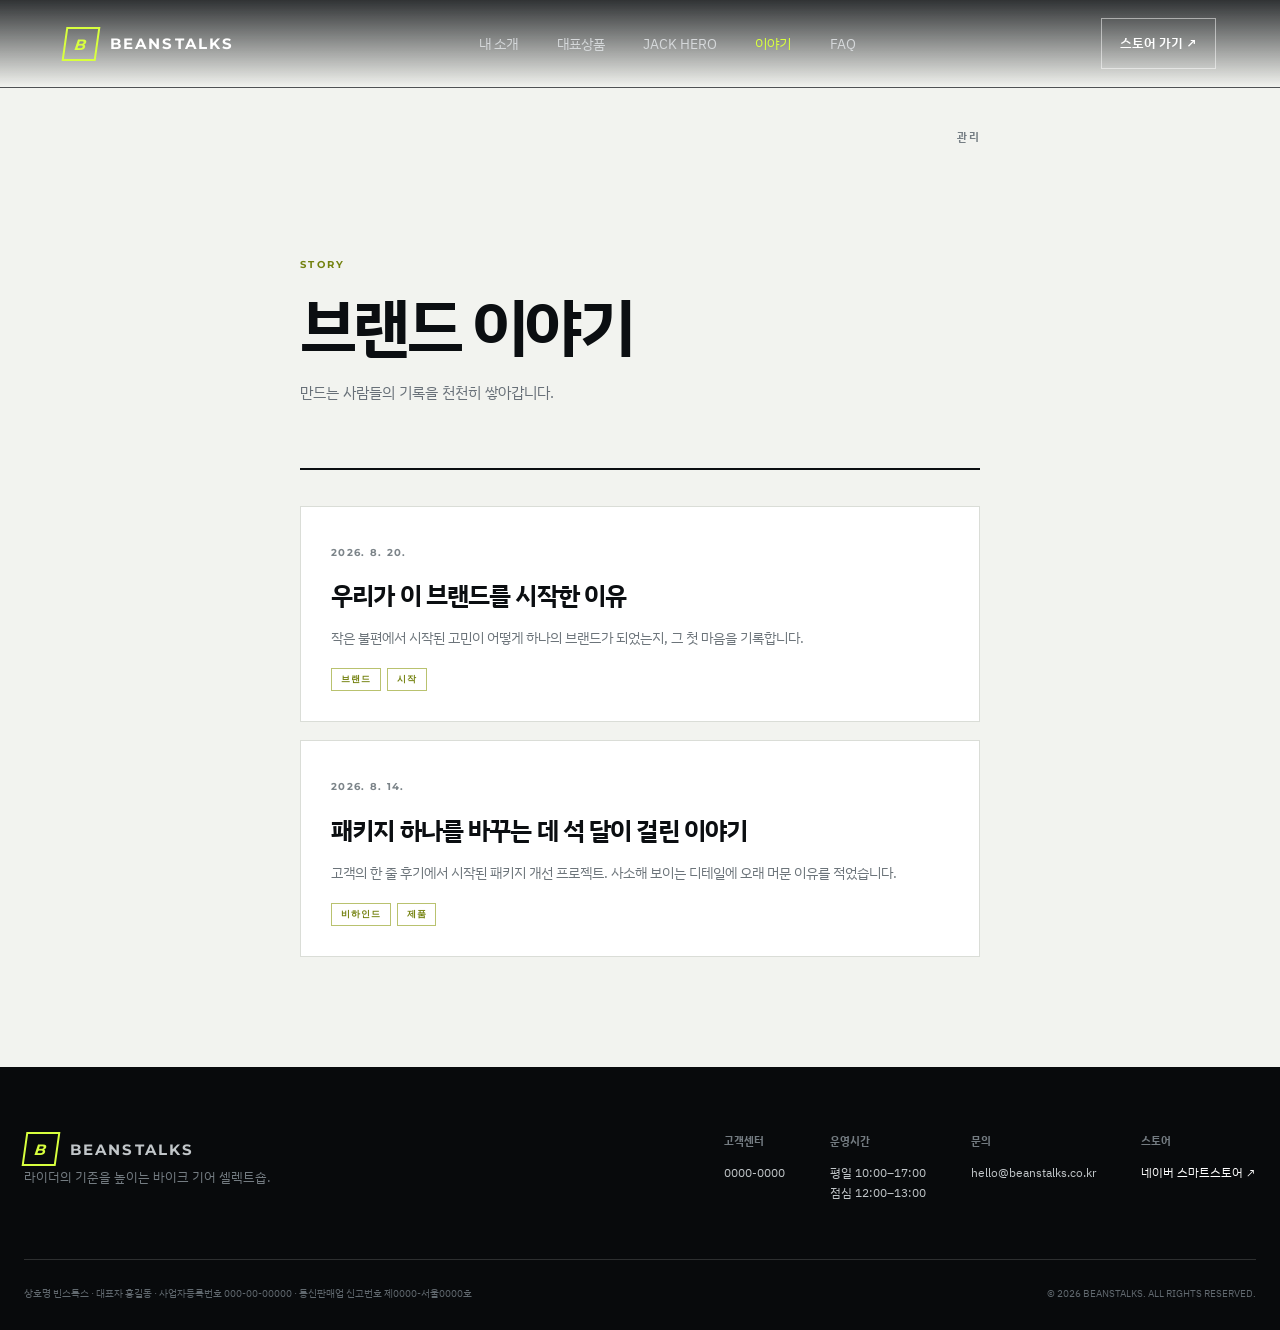
==== story/index.html @ 8052b9be "Integrate Beanstalks story blog" ====
<!DOCTYPE html>
<html lang="ko">
<head>
<meta charset="UTF-8">
<meta name="viewport" content="width=device-width, initial-scale=1">
<title>이야기 | 빈스톡스</title>
<meta name="description" content="제품 뒤의 생각과 만드는 과정, 더 나은 라이딩을 위한 빈스톡스의 기록입니다.">
<meta name="theme-color" content="#0b0e11">
<link rel="stylesheet" href="../styles.css">
<script src="../script.js" defer></script>
<link rel="preconnect" href="https://fonts.googleapis.com">
<link rel="preconnect" href="https://fonts.gstatic.com" crossorigin>
<link href="https://fonts.googleapis.com/css2?family=Noto+Serif+KR:wght@400;600&display=swap" rel="stylesheet">
<style>
:root{
  --bg:#faf9f6;
  --ink:#1c1b18;
  --accent:#8a5a2b;
  --muted:#8b877e;
  --serif:'Noto Serif KR',Georgia,serif;
  --sans:'Pretendard','Apple SD Gothic Neo','Noto Sans KR',system-ui,sans-serif;
}
*{margin:0;padding:0;box-sizing:border-box}
body{background:var(--bg);color:var(--ink);font-family:var(--sans);line-height:1.7;
  -webkit-font-smoothing:antialiased;min-height:100vh}
.story-wrap{max-width:680px;margin:0 auto;padding:0 24px 96px}
header.site{display:flex;justify-content:space-between;align-items:baseline;
  padding:48px 0 0}
header.site .admin-link{font-size:12px;color:var(--muted);text-decoration:none;
  letter-spacing:.04em;border-bottom:1px solid transparent}
header.site .admin-link:hover{color:var(--accent);border-bottom-color:var(--accent)}
.hero{padding:72px 0 56px;border-bottom:1px solid rgba(0,0,0,.08)}
.hero .eyebrow{font-size:12px;letter-spacing:.28em;color:var(--accent);
  text-transform:uppercase;margin-bottom:16px}
.hero h1{font-family:var(--serif);font-weight:600;font-size:clamp(28px,6vw,40px);
  letter-spacing:-.01em;line-height:1.3}
.hero p{margin-top:14px;color:var(--muted);font-size:15px}
.list{list-style:none;padding-top:8px}
.card{border-bottom:1px solid rgba(0,0,0,.08)}
.card a{display:block;text-decoration:none;color:inherit;padding:36px 8px;
  margin:0 -8px;border-radius:10px;transition:background .18s ease,transform .18s ease}
.card a:hover{background:rgba(0,0,0,.028);transform:translateX(4px)}
.card time{font-size:12.5px;color:var(--muted);letter-spacing:.06em}
.card h2{font-family:var(--serif);font-weight:600;font-size:21px;line-height:1.45;
  margin:8px 0 10px;transition:color .18s ease}
.card a:hover h2{color:var(--accent)}
.card .summary{font-size:14.5px;color:var(--muted);line-height:1.75;
  display:-webkit-box;-webkit-line-clamp:2;-webkit-box-orient:vertical;overflow:hidden}
.tags{margin-top:14px;display:flex;gap:6px;flex-wrap:wrap}
.tag{font-size:11.5px;color:var(--accent);border:1px solid color-mix(in srgb,var(--accent) 35%,transparent);
  border-radius:999px;padding:2px 10px;letter-spacing:.03em}
.empty,.error{padding:96px 0;text-align:center;color:var(--muted);font-size:15px}
.empty strong{display:block;font-family:var(--serif);font-size:19px;color:var(--ink);
  margin-bottom:10px;font-weight:600}
@media (max-width:480px){
  .hero{padding:56px 0 40px}
  .card a{padding:28px 4px;margin:0 -4px}
}
</style>
<link rel="stylesheet" href="blog.css">
</head>
<!-- ═══════════════════════════════════════════════════════════
     이 파일은 "혼자서도 열리는" 독립 페이지입니다.
     내 사이트에 이식할 때는 아래 두 슬롯을 반드시 채우세요.
       ① HEADER 슬롯 : 홈페이지의 로고 + 네비게이션 + 모바일 메뉴를 그대로 복사
       ② FOOTER 슬롯 : 홈페이지의 푸터를 그대로 복사
     색·서체는 :root 의 CSS 변수를 홈페이지 값으로 바꾸면 됩니다.
     (본문 폭 --- .wrap 의 max-width 680px --- 은 가독성을 위해 유지 권장)
     ═══════════════════════════════════════════════════════════ -->
<body class="blog-page">

<a class="skip-link" href="#story-list">본문 바로가기</a>
<header class="site-header" id="site-header">
  <a class="brand" href="../index.html" aria-label="빈스톡스 홈"><span class="brand-mark">B</span><span>BEANSTALKS</span></a>
  <nav class="desktop-nav" aria-label="주요 메뉴"><a href="../story.html">내 소개</a><a href="../index.html#products">대표상품</a><a href="../jack-hero.html">JACK HERO</a><a href="index.html" aria-current="page">이야기</a><a href="../index.html#faq">FAQ</a></nav>
  <a class="header-shop" href="https://mkt.shopping.naver.com/link/68317bf862fffc0a4a4adfb1" target="_blank" rel="noopener">스토어 가기 <span aria-hidden="true">↗</span></a>
  <button class="menu-toggle" type="button" aria-expanded="false" aria-controls="mobile-menu" aria-label="메뉴 열기"><span></span><span></span></button>
</header>
<nav class="mobile-menu" id="mobile-menu" aria-label="모바일 메뉴">
  <a href="../story.html">내 소개</a><a href="../index.html#products">대표상품</a><a href="../jack-hero.html">JACK HERO</a><a href="index.html" aria-current="page">이야기</a><a href="../index.html#faq">FAQ</a>
  <a class="mobile-store" href="https://mkt.shopping.naver.com/link/68317bf862fffc0a4a4adfb1" target="_blank" rel="noopener">네이버 스마트스토어 ↗</a>
</nav>

<main class="story-wrap" id="story-list">
  <header class="site">
    <span aria-hidden="true"></span>
    <a class="admin-link" href="admin.html">관리</a>
  </header>
  <section class="hero">
    <p class="eyebrow">Story</p>
    <h1>브랜드 이야기</h1>
    <p>만드는 사람들의 기록을 천천히 쌓아갑니다.</p>
  </section>
  <ul class="list" id="list"></ul>
</main>
<script>
(function(){
  var list = document.getElementById('list');

  function el(tag, cls, text){
    var n = document.createElement(tag);
    if (cls) n.className = cls;
    if (text != null) n.textContent = text;
    return n;
  }

  function fmtDate(s){
    var d = new Date(s + 'T00:00:00');
    if (isNaN(d)) return s || '';
    return d.getFullYear() + '. ' + (d.getMonth()+1) + '. ' + d.getDate() + '.';
  }

  function render(posts){
    if (!Array.isArray(posts) || posts.length === 0){
      var empty = el('div','empty');
      empty.appendChild(el('strong', null, '아직 올라온 글이 없습니다'));
      empty.appendChild(document.createTextNode('첫 번째 이야기를 준비하고 있어요. 곧 만나요.'));
      list.replaceWith(empty);
      return;
    }
    posts = posts.slice().sort(function(a,b){
      return String(b.date||'').localeCompare(String(a.date||''));
    });
    posts.forEach(function(p){
      var li = el('li','card');
      var a = el('a');
      a.href = p.url ? String(p.url) : 'post.html?id=' + encodeURIComponent(p.id || '');
      var t = el('time', null, fmtDate(p.date));
      t.setAttribute('datetime', String(p.date||''));
      a.appendChild(t);
      a.appendChild(el('h2', null, String(p.title || '(제목 없음)')));
      if (p.summary) a.appendChild(el('p','summary', String(p.summary)));
      if (Array.isArray(p.tags) && p.tags.length){
        var tags = el('div','tags');
        p.tags.forEach(function(tg){ tags.appendChild(el('span','tag', String(tg))); });
        a.appendChild(tags);
      }
      li.appendChild(a);
      list.appendChild(li);
    });
  }

  fetch('posts.json', {cache:'no-store'})
    .then(function(r){ if(!r.ok) throw new Error(r.status); return r.json(); })
    .then(render)
    .catch(function(){
      list.replaceWith(el('div','error','글 목록을 불러오지 못했습니다. 잠시 후 새로고침해 주세요.'));
    });
})();
</script>

<footer class="site-footer"><div class="wrap footer-top"><div><a class="brand" href="../index.html"><span class="brand-mark">B</span><span>BEANSTALKS</span></a><p>라이더의 기준을 높이는 바이크 기어 셀렉트숍.</p></div><div class="footer-info"><p><b>고객센터</b><span>0000-0000</span></p><p><b>운영시간</b><span>평일 10:00–17:00<br>점심 12:00–13:00</span></p><p><b>문의</b><span>hello@beanstalks.co.kr</span></p><p><b>스토어</b><span><a href="https://mkt.shopping.naver.com/link/68317bf862fffc0a4a4adfb1" target="_blank" rel="noopener">네이버 스마트스토어 ↗</a></span></p></div></div><div class="wrap footer-bottom"><p>상호명 빈스톡스 · 대표자 홍길동 · 사업자등록번호 000-00-00000 · 통신판매업 신고번호 제0000-서울0000호</p><p>© <span id="year"></span> BEANSTALKS. ALL RIGHTS RESERVED.</p></div></footer>

</body>
</html>
---- styles.css ----
@import url('https://fonts.googleapis.com/css2?family=IBM+Plex+Sans+KR:wght@400;500;600;700&family=Montserrat:ital,wght@0,600;0,700;1,700;1,800&display=swap');

:root { --ink:#0b0e11; --ink-2:#11161b; --paper:#f2f3ef; --white:#fff; --lime:#d8ff3e; --muted:#687078; --line:#daddd7; --dark-line:rgba(255,255,255,.15); }
* { box-sizing:border-box; }
html { scroll-behavior:smooth; }
body { margin:0; color:var(--ink); background:var(--paper); font-family:"IBM Plex Sans KR",sans-serif; word-break:keep-all; }
body.menu-open { overflow:hidden; }
a { color:inherit; text-decoration:none; }
button { color:inherit; font:inherit; }
.wrap { width:min(1280px,calc(100% - 48px)); margin-inline:auto; }
.skip-link { position:fixed; z-index:100; top:8px; left:8px; padding:10px 15px; color:#000; background:var(--lime); transform:translateY(-150%); }
.skip-link:focus { transform:none; }

.site-header { position:fixed; inset:0 0 auto; z-index:30; height:88px; padding:0 clamp(24px,5vw,80px); display:flex; align-items:center; justify-content:space-between; color:#fff; border-bottom:1px solid var(--dark-line); background:linear-gradient(180deg,rgba(5,8,11,.82),transparent); transition:.3s; }
.site-header.is-scrolled { height:72px; background:rgba(8,11,14,.94); backdrop-filter:blur(14px); }
.brand { display:flex; align-items:center; gap:12px; font:700 15px/1 Montserrat,sans-serif; letter-spacing:.14em; }
.brand-mark { display:grid; place-items:center; width:34px; height:34px; border:2px solid var(--lime); color:var(--lime); transform:skew(-8deg); font-style:italic; }
.desktop-nav { display:flex; gap:clamp(20px,3vw,46px); font-size:14px; }
.desktop-nav a { color:#d5d8da; transition:color .2s; }
.desktop-nav a:hover,.desktop-nav a:focus-visible { color:var(--lime); }
.desktop-nav a[aria-current="page"] { color:var(--lime); }
.header-shop { padding:13px 18px; border:1px solid rgba(255,255,255,.5); font-size:13px; font-weight:600; transition:.2s; }
.header-shop:hover { color:var(--ink); border-color:var(--lime); background:var(--lime); }
.menu-toggle { display:none; width:42px; height:42px; border:0; background:none; cursor:pointer; }
.menu-toggle span { display:block; width:24px; height:2px; margin:7px auto; background:#fff; transition:.25s; }
.mobile-menu { position:fixed; z-index:25; inset:0; padding:120px 24px 36px; display:flex; flex-direction:column; justify-content:center; gap:18px; color:#fff; background:#0b0e11; visibility:hidden; opacity:0; transition:.25s; }
.mobile-menu a { font-size:clamp(26px,8vw,38px); font-weight:700; letter-spacing:-.04em; }
.mobile-menu .mobile-store { margin-top:24px; padding-top:24px; color:var(--lime); border-top:1px solid var(--dark-line); font-size:18px; }
.mobile-menu a[aria-current="page"] { color:var(--lime); }
.menu-open .mobile-menu { visibility:visible; opacity:1; }
.menu-open .menu-toggle span:first-child { transform:translateY(4.5px) rotate(45deg); }
.menu-open .menu-toggle span:last-child { transform:translateY(-4.5px) rotate(-45deg); }

.hero { position:relative; min-height:100svh; display:flex; align-items:center; overflow:hidden; color:#fff; background:#0e1822 url("assets/beanstalks-hero.png") center/cover no-repeat; }
.hero-overlay { position:absolute; inset:0; background:linear-gradient(90deg,rgba(5,8,11,.95) 0%,rgba(5,8,11,.66) 38%,rgba(5,8,11,.08) 72%),linear-gradient(0deg,rgba(5,8,11,.74),transparent 48%); }
.hero-content { position:relative; z-index:2; padding-top:85px; }
.eyebrow,.kicker { margin:0; color:#7b850d; font:700 11px/1.2 Montserrat,sans-serif; letter-spacing:.23em; }
.eyebrow { display:flex; align-items:center; gap:12px; color:var(--lime); }
.eyebrow span { width:30px; height:2px; background:var(--lime); }
h1 { margin:28px 0 24px; font-size:clamp(52px,7.1vw,104px); line-height:.98; letter-spacing:-.065em; }
h1 em { color:transparent; -webkit-text-stroke:1px rgba(255,255,255,.82); font-style:normal; }
.hero-copy { color:#cbd0d4; font-size:clamp(15px,1.2vw,18px); line-height:1.9; }
.hero-actions { display:flex; gap:12px; margin-top:38px; }
.button { display:inline-flex; align-items:center; justify-content:center; gap:28px; min-height:54px; padding:0 25px; border:1px solid transparent; font-size:14px; font-weight:700; transition:transform .2s,background .2s,color .2s; }
.button:hover { transform:translateY(-2px); }
.button-primary { color:#10130d; background:var(--lime); }
.button-primary:hover { background:#e4ff78; }
.button-ghost { border-color:rgba(255,255,255,.48); }
.button-ghost:hover { color:var(--ink); background:#fff; }
.button-dark { color:#fff; background:var(--ink); }
.hero-meta { position:absolute; z-index:2; right:clamp(24px,5vw,80px); bottom:55px; display:flex; align-items:flex-start; gap:15px; }
.hero-meta span { color:var(--lime); font:700 11px Montserrat,sans-serif; }
.hero-meta p { margin:0; font:600 12px/1.45 Montserrat,sans-serif; letter-spacing:.15em; }
.scroll-cue { position:absolute; z-index:2; left:clamp(24px,5vw,80px); bottom:0; display:flex; flex-direction:column; align-items:center; gap:10px; color:#aeb4b9; font:600 9px Montserrat,sans-serif; letter-spacing:.2em; }
.scroll-cue span { writing-mode:vertical-rl; }
.scroll-cue i { width:1px; height:42px; background:var(--lime); }

.promise-strip { color:#fff; background:var(--ink); border-top:1px solid var(--dark-line); }
.promise-grid { display:grid; grid-template-columns:repeat(3,1fr); }
.promise-grid p { margin:0; padding:28px clamp(12px,3vw,42px); display:flex; gap:18px; align-items:center; border-right:1px solid var(--dark-line); }
.promise-grid p:first-child { border-left:1px solid var(--dark-line); }
.promise-grid b { color:var(--lime); font:700 11px Montserrat,sans-serif; letter-spacing:.15em; }
.promise-grid span { color:#bfc4c7; font-size:13px; }

.section { padding:clamp(90px,10vw,150px) 0; }
.section h2,.jack-copy h2,.store-content h2 { margin:16px 0 0; font-size:clamp(42px,5vw,72px); line-height:1.1; letter-spacing:-.055em; }
.about { background:#fff; }
.about-grid { display:grid; grid-template-columns:.9fr 1.1fr; gap:9vw; align-items:start; }
.about-copy { padding-top:12px; }
.about-copy .lead { margin:0 0 26px; max-width:640px; font-size:clamp(22px,2vw,31px); font-weight:600; line-height:1.55; letter-spacing:-.025em; }
.about-copy>p:not(.lead) { max-width:620px; color:#60676d; font-size:16px; line-height:1.9; }
.text-link { display:inline-flex; gap:50px; margin-top:22px; padding-bottom:10px; border-bottom:1px solid var(--ink); font-size:14px; font-weight:700; }
.about-actions { display:flex; flex-wrap:wrap; gap:14px 34px; margin-top:26px; }
.about-actions .text-link { margin-top:0; gap:32px; }
.text-link-muted { color:#626a70; border-bottom-color:#aeb3b5; }
.value-grid { display:grid; grid-template-columns:repeat(3,1fr); margin-top:90px; border-top:1px solid var(--line); border-bottom:1px solid var(--line); }
.value-card { min-height:240px; padding:30px; border-right:1px solid var(--line); }
.value-card:last-child { border-right:0; }
.value-card>span { color:#8b9297; font:700 11px Montserrat,sans-serif; }
.value-card h3 { margin:55px 0 15px; font:700 18px Montserrat,sans-serif; }
.value-card p { max-width:270px; margin:0; color:var(--muted); font-size:14px; line-height:1.75; }

.products { background:var(--paper); }
.section-row { display:flex; align-items:end; justify-content:space-between; margin-bottom:48px; }
.section-row>p { margin:0 0 7px; color:var(--muted); font-size:14px; line-height:1.75; }
.product-grid { display:grid; grid-template-columns:repeat(2,1fr); gap:22px; }
.product-card { position:relative; background:#fff; overflow:hidden; }
.product-card--wide { grid-column:span 2; display:grid; grid-template-columns:1.18fr .82fr; }
.product-media { position:relative; min-height:350px; display:grid; place-items:center; overflow:hidden; background:#e8ebe6; }
.product-media:after { content:""; position:absolute; inset:0; border:1px solid rgba(11,14,17,.08); pointer-events:none; }
.product-media img { width:100%; height:100%; padding:28px; display:block; object-fit:contain; transition:transform .45s ease; }
.product-card:hover .product-media img { transform:scale(1.035); }
.product-card--wide .product-media { min-height:540px; }
.product-badge { position:absolute; z-index:2; top:22px; left:22px; padding:9px 12px; color:#fff; background:rgba(11,14,17,.88); font:700 9px Montserrat,sans-serif; letter-spacing:.13em; }
.product-copy { padding:30px; display:flex; flex-direction:column; align-items:flex-start; }
.product-card--wide .product-copy { padding:clamp(38px,5vw,68px); color:#fff; background:var(--ink); justify-content:center; }
.product-label { margin:0 0 17px; color:#777f84; font:700 10px Montserrat,sans-serif; letter-spacing:.15em; }
.product-card--wide .product-label { color:var(--lime); }
.product-copy h3 { margin:0; font-size:clamp(19px,1.7vw,27px); line-height:1.55; letter-spacing:-.03em; }
.product-card--wide .product-copy h3 { font-size:clamp(25px,2.5vw,38px); line-height:1.45; }
.product-scene { margin:20px 0 32px; color:#687078; font-size:14px; line-height:1.75; }
.product-card--wide .product-scene { color:#a8afb4; font-size:15px; }
.product-bottom { width:100%; margin-top:auto; display:flex; align-items:center; justify-content:space-between; gap:18px; padding-top:22px; border-top:1px solid var(--line); }
.product-card--wide .product-bottom { border-top-color:var(--dark-line); }
.product-bottom strong { flex:none; font:700 18px Montserrat,sans-serif; }
.product-bottom .button { min-height:48px; padding:0 18px; gap:18px; font-size:12px; }
.product-visual { position:relative; min-height:330px; padding:26px; overflow:hidden; color:#fff; background:#1a2026; }
.product-card--wide .product-visual { min-height:440px; }
.product-visual:before { content:""; position:absolute; inset:0; background:linear-gradient(125deg,transparent 15%,rgba(255,255,255,.11),transparent 52%); transform:translateX(-50%); transition:transform .5s; }
.product-card:hover .product-visual:before { transform:translateX(50%); }
.category-code { position:relative; z-index:2; font:700 10px Montserrat,sans-serif; letter-spacing:.16em; }
.product-visual strong { position:absolute; z-index:1; left:26px; bottom:22px; color:rgba(255,255,255,.9); font:800 clamp(44px,7vw,100px)/.8 Montserrat,sans-serif; letter-spacing:-.08em; font-style:italic; }
.product-visual i { position:absolute; right:8%; top:50%; width:clamp(130px,22vw,300px); aspect-ratio:1; border:1px solid rgba(216,255,62,.72); border-radius:50%; transform:translateY(-50%); box-shadow:0 0 0 26px rgba(216,255,62,.04),0 0 80px rgba(216,255,62,.14); }
.visual-helmet { background:radial-gradient(circle at 76% 50%,#48535b,transparent 28%),linear-gradient(135deg,#11161b,#2c353d); }
.visual-com { background:radial-gradient(circle at 75% 30%,#465464,transparent 25%),linear-gradient(135deg,#10151a,#273039); }
.visual-cam { background:radial-gradient(circle at 74% 45%,#654e28,transparent 28%),linear-gradient(135deg,#131517,#36312a); }
.visual-mask { background:radial-gradient(circle at 76% 45%,#485a4f,transparent 28%),linear-gradient(135deg,#141817,#2d3934); }
.visual-accessory { background:radial-gradient(circle at 77% 45%,#4d4057,transparent 28%),linear-gradient(135deg,#151418,#322d38); }
.product-info { display:flex; justify-content:space-between; align-items:end; gap:16px; padding:24px 26px 27px; }
.product-info p { margin:0 0 8px; color:#858b8f; font-size:12px; }
.product-info h3 { margin:0; font-size:clamp(17px,1.7vw,23px); letter-spacing:-.03em; }
.product-price { flex:none; font:600 14px Montserrat,sans-serif; }
.product-card>a { position:absolute; inset:0; z-index:3; }
.center-action { display:flex; justify-content:center; margin-top:46px; }

.kicker-light { color:var(--lime); }
.jack-hero { --jack-red:#c3001c; position:relative; padding:clamp(100px,11vw,160px) 0 0; overflow:hidden; color:#fff; background:#080808; }
.jack-hero:before { position:absolute; inset:0 0 auto; height:5px; background:var(--jack-red); content:""; }
.jack-intro { display:grid; grid-template-columns:.78fr 1.22fr; gap:clamp(55px,8vw,120px); align-items:center; }
.jack-kicker { margin:0 0 24px; color:#f06b7d; font:700 10px Montserrat,sans-serif; letter-spacing:.2em; }
.jack-lockup { display:inline-flex; align-items:end; gap:14px; padding:12px 16px 11px; border:2px solid var(--jack-red); }
.jack-wordmark { margin:0; font:800 clamp(24px,3vw,42px) Montserrat,sans-serif; font-style:italic; letter-spacing:-.06em; }
.jack-lockup>span { padding-bottom:3px; color:#ef7182; font:700 8px Montserrat,sans-serif; letter-spacing:.18em; white-space:nowrap; }
.jack-copy h2 { margin:35px 0 30px; font:800 clamp(48px,6vw,92px)/.85 Montserrat,sans-serif; letter-spacing:-.08em; }
.jack-copy h2 em { color:var(--jack-red); font-style:normal; }
.jack-copy>p:not(.jack-kicker) { max-width:520px; margin:0; color:#aaaeb1; font-size:15px; line-height:1.9; }
.jack-range { max-width:520px; margin:28px 0 0; padding:17px 0; display:flex; flex-wrap:wrap; gap:10px 26px; border-top:1px solid #343434; border-bottom:1px solid #343434; list-style:none; }
.jack-range li { color:#ddd; font:700 9px Montserrat,sans-serif; letter-spacing:.14em; }
.jack-range li:before { margin-right:9px; color:var(--jack-red); content:"/"; }
.jack-actions { display:flex; align-items:center; flex-wrap:wrap; gap:28px; margin-top:38px; }
.jack-button { color:#fff; background:var(--jack-red); }
.jack-button:hover { background:#e00026; }
.jack-text-link { padding-bottom:8px; border-bottom:1px solid rgba(255,255,255,.5); font-size:13px; font-weight:700; }
.jack-collage { position:relative; min-height:660px; }
.jack-collage figure { position:absolute; margin:0; overflow:hidden; background:#1a1a1a; }
.jack-collage img { width:100%; height:100%; display:block; object-fit:cover; }
.jack-collage-main { inset:0 14% 8% 0; }
.jack-collage-main img { object-position:center; }
.jack-collage-sub { right:0; bottom:0; width:39%; aspect-ratio:1; border:8px solid #080808; }
.jack-collage-sub img { object-position:left center; }
.jack-collage-note { position:absolute; top:20px; right:-6px; padding:13px 18px; color:#fff; background:var(--jack-red); font:700 9px Montserrat,sans-serif; letter-spacing:.18em; }
.jack-marquee { margin-top:clamp(70px,8vw,110px); display:flex; width:max-content; color:#fff; background:var(--jack-red); font:800 clamp(30px,4.5vw,70px)/1 Montserrat,sans-serif; letter-spacing:-.045em; white-space:nowrap; transform:translateX(-1%); }
.jack-marquee span { padding:24px 0 28px; }

.guide { background:#fff; }
.guide-grid { display:grid; grid-template-columns:repeat(2,1fr); gap:22px; }
.guide-feature { grid-row:span 2; }
.guide-card { display:grid; grid-template-columns:1fr 1.05fr; min-height:280px; border:1px solid var(--line); background:#fff; }
.guide-feature { grid-template-columns:1fr; }
.guide-thumb { position:relative; min-height:280px; padding:24px; overflow:hidden; color:#fff; background:#1a2025; }
.guide-feature .guide-thumb { min-height:370px; }
.guide-thumb span { position:relative; z-index:1; font:700 10px Montserrat,sans-serif; letter-spacing:.15em; }
.guide-thumb b { position:absolute; bottom:20px; right:20px; text-align:right; font:800 clamp(44px,6vw,82px)/.8 Montserrat,sans-serif; font-style:italic; letter-spacing:-.08em; opacity:.9; }
.thumb-one { background:linear-gradient(145deg,#10161c,#384954); }
.thumb-two { background:linear-gradient(145deg,#101416,#34413c); }
.thumb-three { background:linear-gradient(145deg,#181510,#4b3c27); }
.guide-body { padding:28px; display:flex; flex-direction:column; align-items:flex-start; justify-content:center; }
.guide-body>p { margin:0 0 20px; color:#7b8389; font:700 10px Montserrat,sans-serif; letter-spacing:.12em; }
.guide-body h3 { margin:0; font-size:clamp(20px,2vw,27px); line-height:1.5; letter-spacing:-.035em; }
.guide-body a { margin-top:30px; padding-bottom:7px; border-bottom:1px solid var(--ink); font-size:13px; font-weight:700; }
.guide-body a span { margin-left:25px; }

.home-stories { background:#fff; }
.home-story-grid { display:grid; grid-template-columns:repeat(3,1fr); gap:20px; }
.home-story-card { min-height:310px; display:flex; flex-direction:column; padding:30px; border:1px solid var(--line); background:var(--paper); transition:transform .25s,background .25s,color .25s; }
.home-story-card:hover { color:#fff; background:var(--ink); transform:translateY(-5px); }
.home-story-card time { color:#7b8389; font:700 10px Montserrat,sans-serif; letter-spacing:.13em; }
.home-story-card h3 { margin:45px 0 15px; font-size:clamp(20px,2vw,27px); line-height:1.45; letter-spacing:-.04em; }
.home-story-card p { margin:0; color:#687078; font-size:14px; line-height:1.8; }
.home-story-card:hover time { color:var(--lime); }
.home-story-card:hover p { color:#aeb5b9; }
.home-story-card .story-arrow { margin-top:auto; padding-top:28px; color:#7b8389; font:700 11px Montserrat,sans-serif; }
.home-story-card:hover .story-arrow { color:var(--lime); }
.story-loading,.story-error { grid-column:1/-1; margin:0; padding:60px 0; color:var(--muted); text-align:center; }

.faq { background:var(--paper); }
.faq-grid { display:grid; grid-template-columns:.75fr 1.25fr; gap:9vw; }
.faq .section-heading>p:not(.kicker) { max-width:300px; margin:25px 0 0; color:var(--muted); font-size:14px; line-height:1.75; }
.faq-list { border-top:2px solid var(--ink); }
.faq-list details { border-bottom:1px solid #cfd2cc; }
.faq-list summary { position:relative; padding:28px 50px 28px 0; display:flex; gap:22px; font-size:17px; font-weight:600; cursor:pointer; list-style:none; }
.faq-list summary::-webkit-details-marker { display:none; }
.faq-list summary span { color:#8a9094; font:700 10px Montserrat,sans-serif; }
.faq-list summary i,.faq-list summary i:after { position:absolute; right:5px; top:50%; width:15px; height:1px; background:var(--ink); content:""; transition:.2s; }
.faq-list summary i:after { right:0; top:0; transform:rotate(90deg); }
.faq-list details[open] summary i:after { transform:rotate(0); }
.faq-list details>p { margin:0; padding:0 55px 28px 34px; color:var(--muted); font-size:14px; line-height:1.8; }

.store-cta { position:relative; min-height:650px; display:flex; align-items:center; overflow:hidden; color:#fff; background:#111820 url("assets/beanstalks-hero.png") center 60%/cover no-repeat; }
.store-cta:before { content:""; position:absolute; inset:0; background:linear-gradient(90deg,rgba(6,9,12,.96),rgba(6,9,12,.55) 55%,rgba(6,9,12,.18)),linear-gradient(0deg,rgba(6,9,12,.7),transparent); }
.store-road { position:absolute; right:11%; bottom:-140px; width:300px; height:800px; border-left:2px solid rgba(216,255,62,.55); transform:rotate(32deg); opacity:.5; }
.store-content { position:relative; z-index:1; }
.store-content h2 em { color:var(--lime); font-style:normal; }
.store-content>p:not(.kicker) { margin:28px 0 35px; color:#c7cbce; }

.site-footer { padding:65px 0 28px; color:#c1c6c9; background:#080a0c; }
.footer-top { display:flex; justify-content:space-between; gap:60px; padding-bottom:55px; }
.footer-top>div:first-child>p { color:#747c82; font-size:13px; }
.footer-info { display:grid; grid-template-columns:repeat(4,auto); gap:45px; }
.footer-info a { color:#fff; transition:color .2s; }
.footer-info a:hover,.footer-info a:focus-visible { color:var(--lime); }
.footer-info p { margin:0; display:flex; flex-direction:column; gap:12px; font-size:12px; line-height:1.7; }
.footer-info b { color:#747c82; font-size:11px; }
.footer-bottom { padding-top:25px; display:flex; justify-content:space-between; gap:30px; border-top:1px solid var(--dark-line); color:#61696f; font-size:10px; line-height:1.7; }
.footer-bottom p { margin:0; }

.reveal { opacity:0; transform:translateY(24px); transition:opacity .7s ease,transform .7s ease; }
.reveal.is-visible { opacity:1; transform:none; }
@media (prefers-reduced-motion:reduce) { html{scroll-behavior:auto}.reveal{opacity:1;transform:none;transition:none}.button{transition:none} }

@media (max-width:900px) {
  .site-header { height:72px; padding:0 20px; }
  .desktop-nav,.header-shop { display:none; }
  .menu-toggle { display:block; }
  .hero { min-height:760px; background-position:63% center; }
  .hero-overlay { background:linear-gradient(90deg,rgba(5,8,11,.92),rgba(5,8,11,.24)),linear-gradient(0deg,rgba(5,8,11,.86),transparent 65%); }
  .hero-content { padding-top:150px; padding-bottom:130px; align-self:flex-end; }
  .hero-meta { display:none; }
  .about-grid,.jack-intro,.faq-grid { grid-template-columns:1fr; gap:55px; }
  .jack-collage { min-height:600px; }
  .guide-grid { grid-template-columns:1fr; }
  .home-story-grid { grid-template-columns:1fr; }
  .guide-feature { grid-row:auto; }
  .guide-feature,.guide-card { grid-template-columns:1fr 1.05fr; }
  .guide-feature .guide-thumb { min-height:280px; }
  .footer-top { flex-direction:column; }
  .product-card--wide { grid-template-columns:1fr; }
  .product-card--wide .product-media { min-height:450px; }
}

@media (max-width:640px) {
  .wrap { width:min(100% - 36px,1280px); }
  .hero { min-height:720px; }
  .hero-content { padding-bottom:105px; }
  h1 { font-size:clamp(46px,14vw,68px); }
  .hero-copy br { display:none; }
  .hero-actions { flex-direction:column; align-items:stretch; }
  .scroll-cue { display:none; }
  .promise-grid { grid-template-columns:1fr; }
  .promise-grid p,.promise-grid p:first-child { border:0; border-bottom:1px solid var(--dark-line); padding:20px 0; }
  .section { padding:85px 0; }
  .section h2,.store-content h2 { font-size:40px; }
  .about-copy .lead { font-size:21px; }
  .value-grid { grid-template-columns:1fr; margin-top:60px; }
  .value-card { min-height:0; padding:28px 0; border-right:0; border-bottom:1px solid var(--line); }
  .value-card h3 { margin:28px 0 10px; }
  .section-row { align-items:start; flex-direction:column; gap:22px; }
  .product-grid { grid-template-columns:1fr; gap:16px; }
  .product-card--wide { grid-column:auto; }
  .product-card--wide { display:block; }
  .product-media,.product-card--wide .product-media { min-height:0; aspect-ratio:4/3; }
  .product-media img { padding:20px; }
  .product-card--wide .product-copy { padding:30px 24px; }
  .product-bottom { align-items:flex-start; flex-direction:column; }
  .product-bottom .button { width:100%; }
  .product-visual,.product-card--wide .product-visual { min-height:290px; }
  .product-visual strong { font-size:52px; }
  .product-info { align-items:start; flex-direction:column; }
  .jack-copy h2 { font-size:clamp(48px,15vw,68px); }
  .jack-lockup { align-items:start; flex-direction:column; gap:5px; }
  .jack-collage { min-height:470px; }
  .jack-collage-main { inset:0 8% 5% 0; }
  .jack-collage-sub { width:42%; border-width:5px; }
  .guide-feature,.guide-card { grid-template-columns:1fr; }
  .home-story-card { min-height:270px; }
  .guide-thumb,.guide-feature .guide-thumb { min-height:270px; }
  .guide-body { min-height:230px; }
  .store-cta { min-height:640px; background-position:65% center; }
  .footer-info { grid-template-columns:1fr; gap:25px; }
  .footer-bottom { flex-direction:column; }
}
---- story/blog.css ----
:root {
  --bg:#f2f3ef;
  --ink:#0b0e11;
  --accent:#74820f;
  --muted:#687078;
  --serif:"IBM Plex Sans KR",sans-serif;
  --sans:"IBM Plex Sans KR",sans-serif;
}

.blog-page { background:var(--bg); color:var(--ink); font-family:"IBM Plex Sans KR",sans-serif; }
.blog-page .site-header { color:#fff; }
.blog-page .desktop-nav a[aria-current="page"] { color:var(--lime); }
.blog-page .story-wrap { width:min(680px,calc(100% - 40px)); padding:88px 0 110px; }
.blog-page header.site { padding-top:32px; }
.blog-page header.site .admin-link { padding:8px 0; color:#767e84; font-size:11px; font-weight:700; letter-spacing:.12em; }
.blog-page header.site .admin-link:hover { color:var(--ink); border-bottom-color:var(--ink); }
.blog-page .hero { min-height:0; padding:84px 0 62px; display:block; overflow:visible; color:var(--ink); background:none; border-bottom:2px solid var(--ink); }
.blog-page .hero .eyebrow { margin-bottom:20px; color:#74820f; font:700 10px Montserrat,sans-serif; letter-spacing:.23em; }
.blog-page .hero h1 { margin:0; font-family:"IBM Plex Sans KR",sans-serif; font-size:clamp(42px,7vw,64px); font-weight:700; line-height:1.12; letter-spacing:-.055em; }
.blog-page .hero p { margin-top:18px; color:#687078; font-size:15px; }
.blog-page .list { padding-top:18px; }
.blog-page .card { margin-top:18px; border:1px solid #daddd7; background:#fff; }
.blog-page .card a { margin:0; padding:30px; border-radius:0; }
.blog-page .card a:hover { background:#0b0e11; color:#fff; transform:none; }
.blog-page .card time { color:#7c8489; font:700 10px Montserrat,sans-serif; letter-spacing:.13em; }
.blog-page .card h2 { margin:13px 0 12px; font-family:"IBM Plex Sans KR",sans-serif; font-size:clamp(20px,3vw,25px); font-weight:700; line-height:1.45; letter-spacing:-.035em; }
.blog-page .card a:hover h2 { color:var(--lime); }
.blog-page .card .summary { color:#6c747a; font-size:14px; line-height:1.8; }
.blog-page .card a:hover .summary { color:#b5bcc0; }
.blog-page .tags { margin-top:18px; }
.blog-page .tag { padding:4px 9px; color:#74820f; border:1px solid #b9c26f; border-radius:0; font:700 9px Montserrat,sans-serif; letter-spacing:.1em; }
.blog-page .card a:hover .tag { color:var(--lime); border-color:rgba(216,255,62,.5); }
.blog-page .empty,.blog-page .error { color:#687078; }

.post-page .story-wrap { padding-top:88px; }
.post-page .top { padding-top:44px; }
.post-page .back { display:inline-flex; padding-bottom:8px; color:#687078; border-bottom:1px solid #aeb3b5; font-size:12px; font-weight:700; }
.post-page .back:hover { color:var(--ink); border-bottom-color:var(--ink); }
.post-page article { padding-top:68px; }
.post-page .post-head time { color:#74820f; font:700 10px Montserrat,sans-serif; letter-spacing:.15em; }
.post-page .post-head h1 { margin:18px 0 22px; font-family:"IBM Plex Sans KR",sans-serif; font-size:clamp(34px,6vw,52px); font-weight:700; line-height:1.28; letter-spacing:-.055em; }
.post-page .post-head .meta { color:#798087; }
.post-page .rule { width:72px; margin:40px 0 48px; border-top:3px solid var(--ink); }
.post-page .body { font-size:17px; line-height:2; }
.post-page .body p { margin-bottom:1.75em; }
.post-page .body h2 { margin:2.6em 0 1em; font-family:"IBM Plex Sans KR",sans-serif; font-size:25px; font-weight:700; letter-spacing:-.035em; }
.post-page .body li::marker { color:#74820f; }
.post-page section.faq { margin-top:68px; }
.post-page section.faq h2 { font-family:"IBM Plex Sans KR",sans-serif; font-size:23px; }
.post-page section.faq summary::before { color:#74820f; }
.post-page nav.pn { margin-top:80px; border-top:2px solid var(--ink); }
.post-page nav.pn a { border-radius:0; }
.post-page nav.pn a:hover { background:#fff; }
.post-page nav.pn .pn-title { font-family:"IBM Plex Sans KR",sans-serif; }
.post-page nav.pn a:hover .pn-title { color:#74820f; }
.post-page .notfound a { color:#74820f; }

@media (max-width:640px) {
  .blog-page .story-wrap { width:min(100% - 36px,680px); padding-top:72px; }
  .blog-page header.site { padding-top:22px; }
  .blog-page .hero { padding:58px 0 42px; }
  .blog-page .card a { padding:24px 20px; }
  .post-page article { padding-top:48px; }
  .post-page .body { font-size:16px; line-height:1.95; }
}
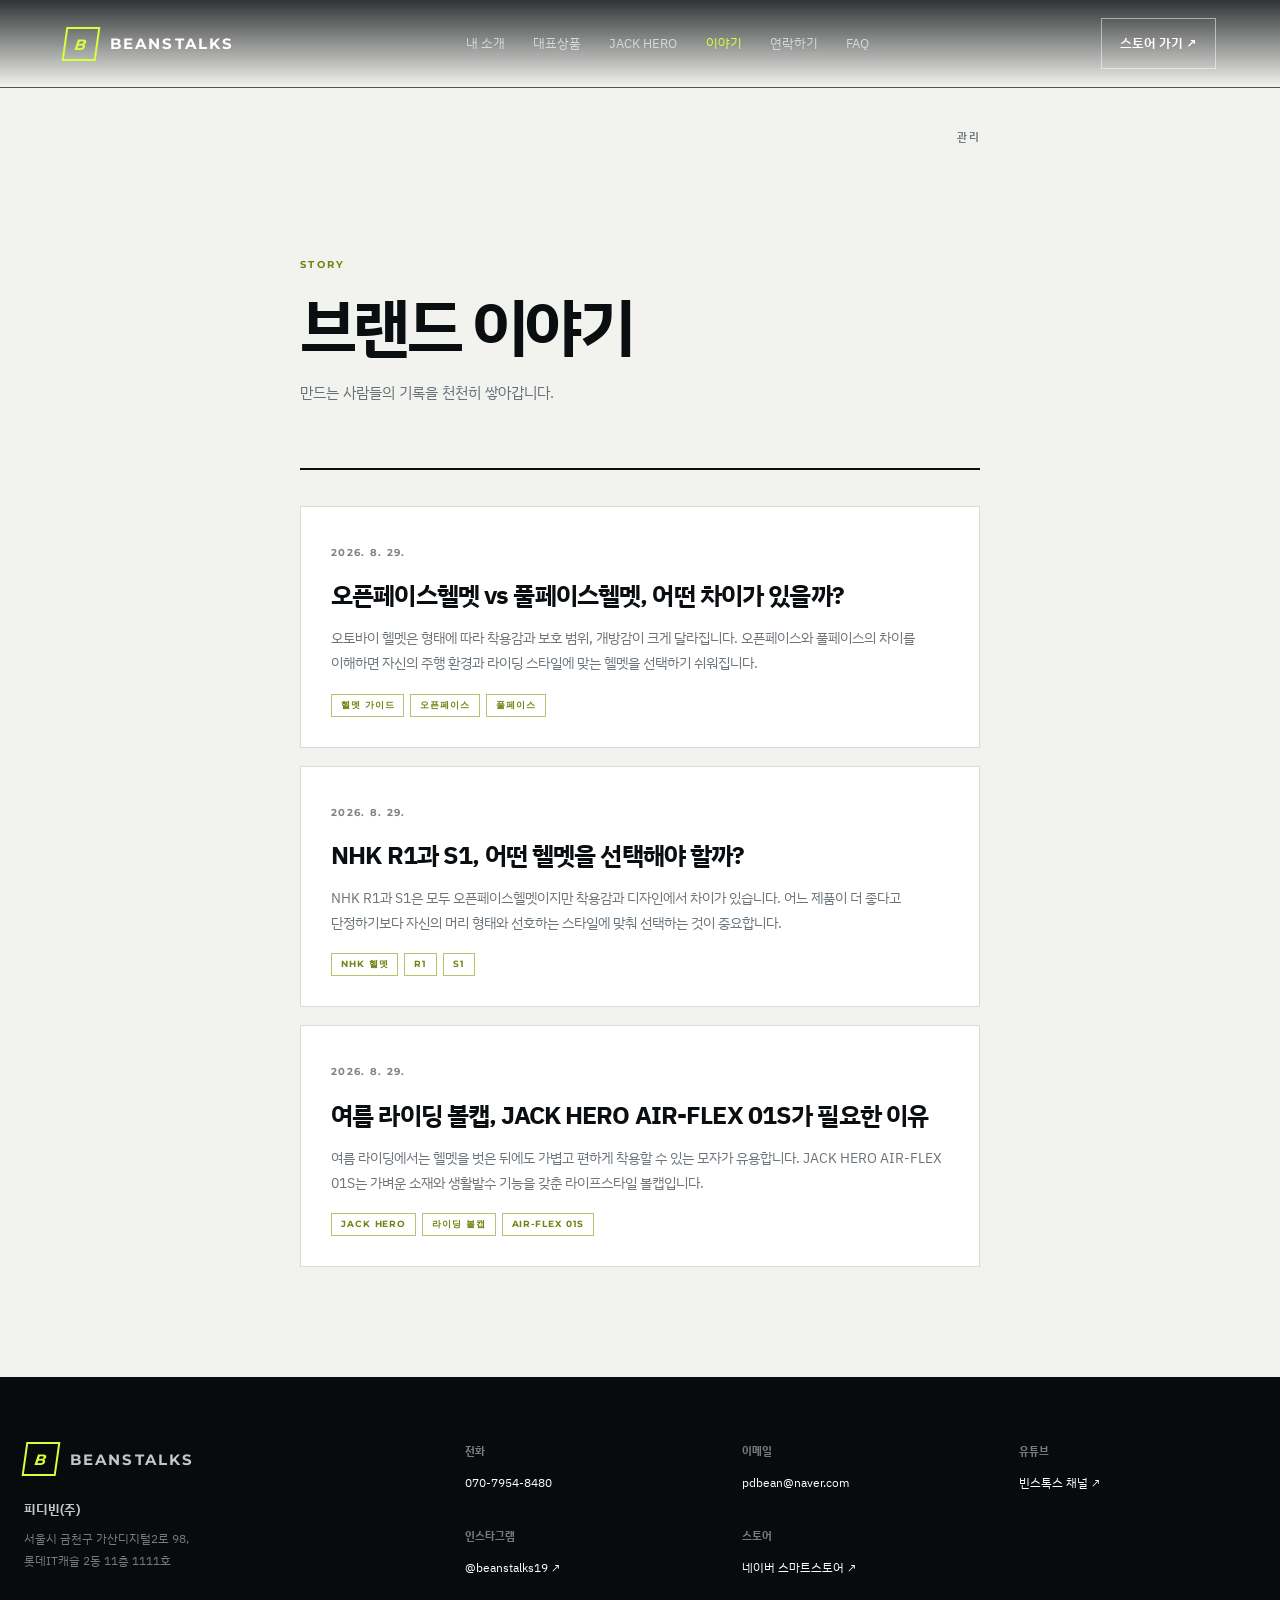
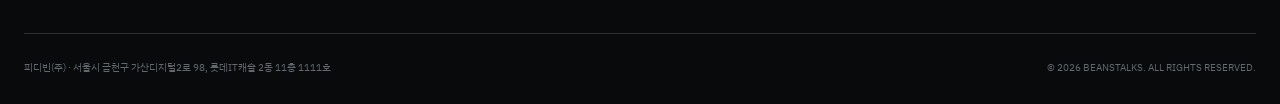
==== commit ec03b393: "Add contact page and company details" ====
--- a/story/index.html
+++ b/story/index.html
@@ -72,12 +72,12 @@
 <a class="skip-link" href="#story-list">본문 바로가기</a>
 <header class="site-header" id="site-header">
   <a class="brand" href="../index.html" aria-label="빈스톡스 홈"><span class="brand-mark">B</span><span>BEANSTALKS</span></a>
-  <nav class="desktop-nav" aria-label="주요 메뉴"><a href="../story.html">내 소개</a><a href="../index.html#products">대표상품</a><a href="../jack-hero.html">JACK HERO</a><a href="index.html" aria-current="page">이야기</a><a href="../index.html#faq">FAQ</a></nav>
+  <nav class="desktop-nav" aria-label="주요 메뉴"><a href="../story.html">내 소개</a><a href="../index.html#products">대표상품</a><a href="../jack-hero.html">JACK HERO</a><a href="index.html" aria-current="page">이야기</a><a href="../contact.html">연락하기</a><a href="../index.html#faq">FAQ</a></nav>
   <a class="header-shop" href="https://mkt.shopping.naver.com/link/68317bf862fffc0a4a4adfb1" target="_blank" rel="noopener">스토어 가기 <span aria-hidden="true">↗</span></a>
   <button class="menu-toggle" type="button" aria-expanded="false" aria-controls="mobile-menu" aria-label="메뉴 열기"><span></span><span></span></button>
 </header>
 <nav class="mobile-menu" id="mobile-menu" aria-label="모바일 메뉴">
-  <a href="../story.html">내 소개</a><a href="../index.html#products">대표상품</a><a href="../jack-hero.html">JACK HERO</a><a href="index.html" aria-current="page">이야기</a><a href="../index.html#faq">FAQ</a>
+  <a href="../story.html">내 소개</a><a href="../index.html#products">대표상품</a><a href="../jack-hero.html">JACK HERO</a><a href="index.html" aria-current="page">이야기</a><a href="../contact.html">연락하기</a><a href="../index.html#faq">FAQ</a>
   <a class="mobile-store" href="https://mkt.shopping.naver.com/link/68317bf862fffc0a4a4adfb1" target="_blank" rel="noopener">네이버 스마트스토어 ↗</a>
 </nav>
 
@@ -149,7 +149,7 @@
 })();
 </script>
 
-<footer class="site-footer"><div class="wrap footer-top"><div><a class="brand" href="../index.html"><span class="brand-mark">B</span><span>BEANSTALKS</span></a><p>라이더의 기준을 높이는 바이크 기어 셀렉트숍.</p></div><div class="footer-info"><p><b>고객센터</b><span>0000-0000</span></p><p><b>운영시간</b><span>평일 10:00–17:00<br>점심 12:00–13:00</span></p><p><b>문의</b><span>hello@beanstalks.co.kr</span></p><p><b>스토어</b><span><a href="https://mkt.shopping.naver.com/link/68317bf862fffc0a4a4adfb1" target="_blank" rel="noopener">네이버 스마트스토어 ↗</a></span></p></div></div><div class="wrap footer-bottom"><p>상호명 빈스톡스 · 대표자 홍길동 · 사업자등록번호 000-00-00000 · 통신판매업 신고번호 제0000-서울0000호</p><p>© <span id="year"></span> BEANSTALKS. ALL RIGHTS RESERVED.</p></div></footer>
+<footer class="site-footer"><div class="wrap footer-top"><div class="footer-company"><a class="brand" href="../index.html"><span class="brand-mark">B</span><span>BEANSTALKS</span></a><p>피디빈(주)</p><address>서울시 금천구 가산디지털2로 98,<br>롯데IT캐슬 2동 11층 1111호</address></div><div class="footer-info"><p><b>전화</b><span><a href="tel:070-7954-8480">070-7954-8480</a></span></p><p><b>이메일</b><span><a href="mailto:pdbean@naver.com">pdbean@naver.com</a></span></p><p><b>유튜브</b><span><a href="https://www.youtube.com/@%EB%B9%88%EC%8A%A4%ED%86%A1%EC%8A%A4" target="_blank" rel="noopener">빈스톡스 채널 ↗</a></span></p><p><b>인스타그램</b><span><a href="https://www.instagram.com/beanstalks19/" target="_blank" rel="noopener">@beanstalks19 ↗</a></span></p><p><b>스토어</b><span><a href="https://mkt.shopping.naver.com/link/68317bf862fffc0a4a4adfb1" target="_blank" rel="noopener">네이버 스마트스토어 ↗</a></span></p></div></div><div class="wrap footer-bottom"><p>피디빈(주) · 서울시 금천구 가산디지털2로 98, 롯데IT캐슬 2동 11층 1111호</p><p>© <span id="year"></span> BEANSTALKS. ALL RIGHTS RESERVED.</p></div></footer>
 
 </body>
 </html>
--- a/styles.css
+++ b/styles.css
@@ -15,7 +15,7 @@
 .site-header.is-scrolled { height:72px; background:rgba(8,11,14,.94); backdrop-filter:blur(14px); }
 .brand { display:flex; align-items:center; gap:12px; font:700 15px/1 Montserrat,sans-serif; letter-spacing:.14em; }
 .brand-mark { display:grid; place-items:center; width:34px; height:34px; border:2px solid var(--lime); color:var(--lime); transform:skew(-8deg); font-style:italic; }
-.desktop-nav { display:flex; gap:clamp(20px,3vw,46px); font-size:14px; }
+.desktop-nav { display:flex; gap:clamp(16px,2.2vw,34px); font-size:13px; }
 .desktop-nav a { color:#d5d8da; transition:color .2s; }
 .desktop-nav a:hover,.desktop-nav a:focus-visible { color:var(--lime); }
 .desktop-nav a[aria-current="page"] { color:var(--lime); }
@@ -204,9 +204,10 @@
 .store-content>p:not(.kicker) { margin:28px 0 35px; color:#c7cbce; }
 
 .site-footer { padding:65px 0 28px; color:#c1c6c9; background:#080a0c; }
-.footer-top { display:flex; justify-content:space-between; gap:60px; padding-bottom:55px; }
-.footer-top>div:first-child>p { color:#747c82; font-size:13px; }
-.footer-info { display:grid; grid-template-columns:repeat(4,auto); gap:45px; }
+.footer-top { display:grid; grid-template-columns:minmax(220px,.65fr) minmax(0,1.35fr); gap:60px; padding-bottom:55px; }
+.footer-company>p { margin:22px 0 8px; color:#c1c6c9; font-size:13px; font-weight:700; }
+.footer-company address { color:#747c82; font-size:12px; font-style:normal; line-height:1.8; }
+.footer-info { display:grid; grid-template-columns:repeat(3,minmax(140px,1fr)); gap:34px 40px; }
 .footer-info a { color:#fff; transition:color .2s; }
 .footer-info a:hover,.footer-info a:focus-visible { color:var(--lime); }
 .footer-info p { margin:0; display:flex; flex-direction:column; gap:12px; font-size:12px; line-height:1.7; }
@@ -218,10 +219,13 @@
 .reveal.is-visible { opacity:1; transform:none; }
 @media (prefers-reduced-motion:reduce) { html{scroll-behavior:auto}.reveal{opacity:1;transform:none;transition:none}.button{transition:none} }
 
+@media (max-width:1100px) {
+  .desktop-nav,.header-shop { display:none; }
+  .menu-toggle { display:block; }
+}
+
 @media (max-width:900px) {
   .site-header { height:72px; padding:0 20px; }
-  .desktop-nav,.header-shop { display:none; }
-  .menu-toggle { display:block; }
   .hero { min-height:760px; background-position:63% center; }
   .hero-overlay { background:linear-gradient(90deg,rgba(5,8,11,.92),rgba(5,8,11,.24)),linear-gradient(0deg,rgba(5,8,11,.86),transparent 65%); }
   .hero-content { padding-top:150px; padding-bottom:130px; align-self:flex-end; }
@@ -233,7 +237,7 @@
   .guide-feature { grid-row:auto; }
   .guide-feature,.guide-card { grid-template-columns:1fr 1.05fr; }
   .guide-feature .guide-thumb { min-height:280px; }
-  .footer-top { flex-direction:column; }
+  .footer-top { grid-template-columns:1fr; }
   .product-card--wide { grid-template-columns:1fr; }
   .product-card--wide .product-media { min-height:450px; }
 }
--- a/story/blog.css
+++ b/story/blog.css
@@ -45,6 +45,13 @@
 .post-page .body p { margin-bottom:1.75em; }
 .post-page .body h2 { margin:2.6em 0 1em; font-family:"IBM Plex Sans KR",sans-serif; font-size:25px; font-weight:700; letter-spacing:-.035em; }
 .post-page .body li::marker { color:#74820f; }
+.post-page .related-products { margin-top:68px; padding:34px; color:#fff; background:var(--ink); }
+.post-page .related-kicker { margin:0 0 12px; color:var(--lime); font:700 9px Montserrat,sans-serif; letter-spacing:.18em; }
+.post-page .related-products h2 { margin:0 0 24px; font-family:"IBM Plex Sans KR",sans-serif; font-size:24px; letter-spacing:-.035em; }
+.post-page .related-links { display:flex; flex-direction:column; border-top:1px solid rgba(255,255,255,.18); }
+.post-page .related-links a { padding:17px 0; display:flex; align-items:center; justify-content:space-between; gap:20px; border-bottom:1px solid rgba(255,255,255,.18); color:#d8dcde; font-size:14px; font-weight:600; }
+.post-page .related-links a:hover { color:var(--lime); }
+.post-page .related-links span { color:var(--lime); }
 .post-page section.faq { margin-top:68px; }
 .post-page section.faq h2 { font-family:"IBM Plex Sans KR",sans-serif; font-size:23px; }
 .post-page section.faq summary::before { color:#74820f; }
@@ -62,4 +69,5 @@
   .blog-page .card a { padding:24px 20px; }
   .post-page article { padding-top:48px; }
   .post-page .body { font-size:16px; line-height:1.95; }
+  .post-page .related-products { padding:28px 22px; }
 }
